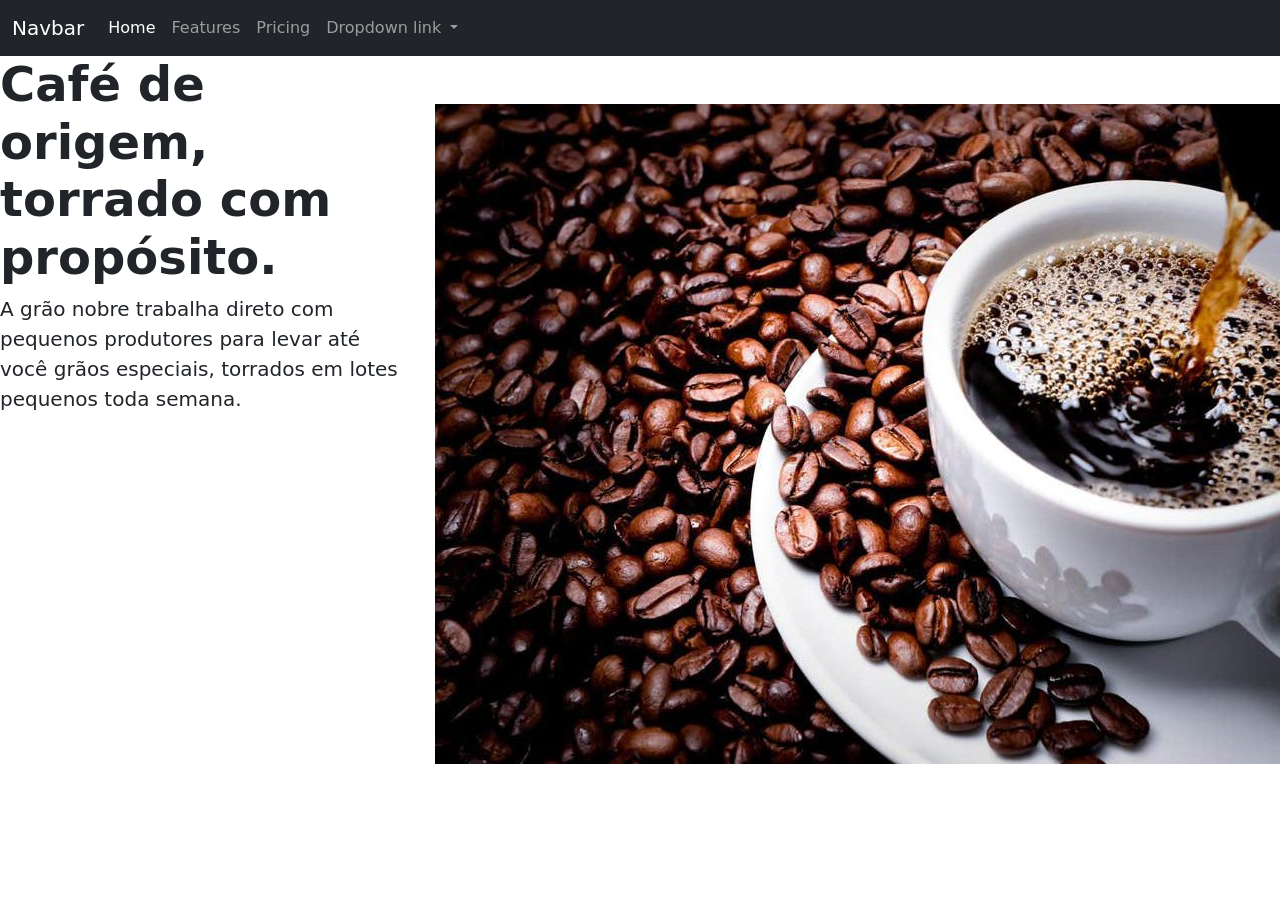
==== bootstrap-ex/index.html @ 9d4380c2 "bootstrap" ====
<!DOCTYPE html>
<html lang="en">

<head>
    <meta charset="UTF-8">
    <meta name="viewport" content="width=device-width, initial-scale=1.0">
    <link href="https://cdn.jsdelivr.net/npm/bootstrap@5.3.8/dist/css/bootstrap.min.css" rel="stylesheet"
        integrity="sha384-sRIl4kxILFvY47J16cr9ZwB07vP4J8+LH7qKQnuqkuIAvNWLzeN8tE5YBujZqJLB" crossorigin="anonymous">
    <title>Demo Bootstrap</title>
</head>

<body>

    <nav class="navbar navbar-expand-lg bg-dark navbar-dark">
        <div class="container-fluid">
            <a class="navbar-brand" href="#">Navbar</a>
            <button class="navbar-toggler" type="button" data-bs-toggle="collapse" data-bs-target="#navbarNavDropdown"
                aria-controls="navbarNavDropdown" aria-expanded="false" aria-label="Toggle navigation">
                <span class="navbar-toggler-icon"></span>
            </button>
            <div class="collapse navbar-collapse" id="navbarNavDropdown">
                <ul class="navbar-nav">
                    <li class="nav-item">
                        <a class="nav-link active" aria-current="page" href="#">Home</a>
                    </li>
                    <li class="nav-item">
                        <a class="nav-link" href="#">Features</a>
                    </li>
                    <li class="nav-item">
                        <a class="nav-link" href="#">Pricing</a>
                    </li>
                    <li class="nav-item dropdown">
                        <a class="nav-link dropdown-toggle" href="#" role="button" data-bs-toggle="dropdown"
                            aria-expanded="false">
                            Dropdown link
                        </a>
                        <ul class="dropdown-menu">
                            <li><a class="dropdown-item" href="#">Action</a></li>
                            <li><a class="dropdown-item" href="#">Another action</a></li>
                            <li><a class="dropdown-item" href="#">Something else here</a></li>
                        </ul>
                    </li>
                </ul>
            </div>
        </div>
    </nav>
    <div class="row">
        <div class="col-md-4">
            <h1 class="display-5 fw-bold">Café de origem, torrado com propósito.</h1>
            <p class="lead">A grão nobre trabalha direto com pequenos produtores para levar até você grãos especiais,
                torrados em lotes pequenos toda semana.</p>
        </div>
        <div class="col-md-2">
            <img src=" img/cafe.jpg" alt="cafe" class="my-5">

        </div>
    </div>


    <!-- <section class="mb-5">
        <div class="row">
            <div class="col-md-4">
                <div class="bg-primary text-white rounded text-center p-3">
                    col-md-4
                </div>
            </div>
            <div class="col-md-4">
                <div class="bg-primary text-white rounded text-center p-3">
                    col-md-4
                </div>
            </div>
            <div class="col-md-4">
                <div class="bg-primary text-white rounded text-center p-3">
                    col-md-4
                </div>
            </div>
        </div>



    </section> -->
    <script src="https://cdn.jsdelivr.net/npm/bootstrap@5.3.8/dist/js/bootstrap.bundle.min.js"
        integrity="sha384-FKyoEForCGlyvwx9Hj09JcYn3nv7wiPVlz7YYwJrWVcXK/BmnVDxM+D2scQbITxI"
        crossorigin="anonymous"></script>
</body>

</html>
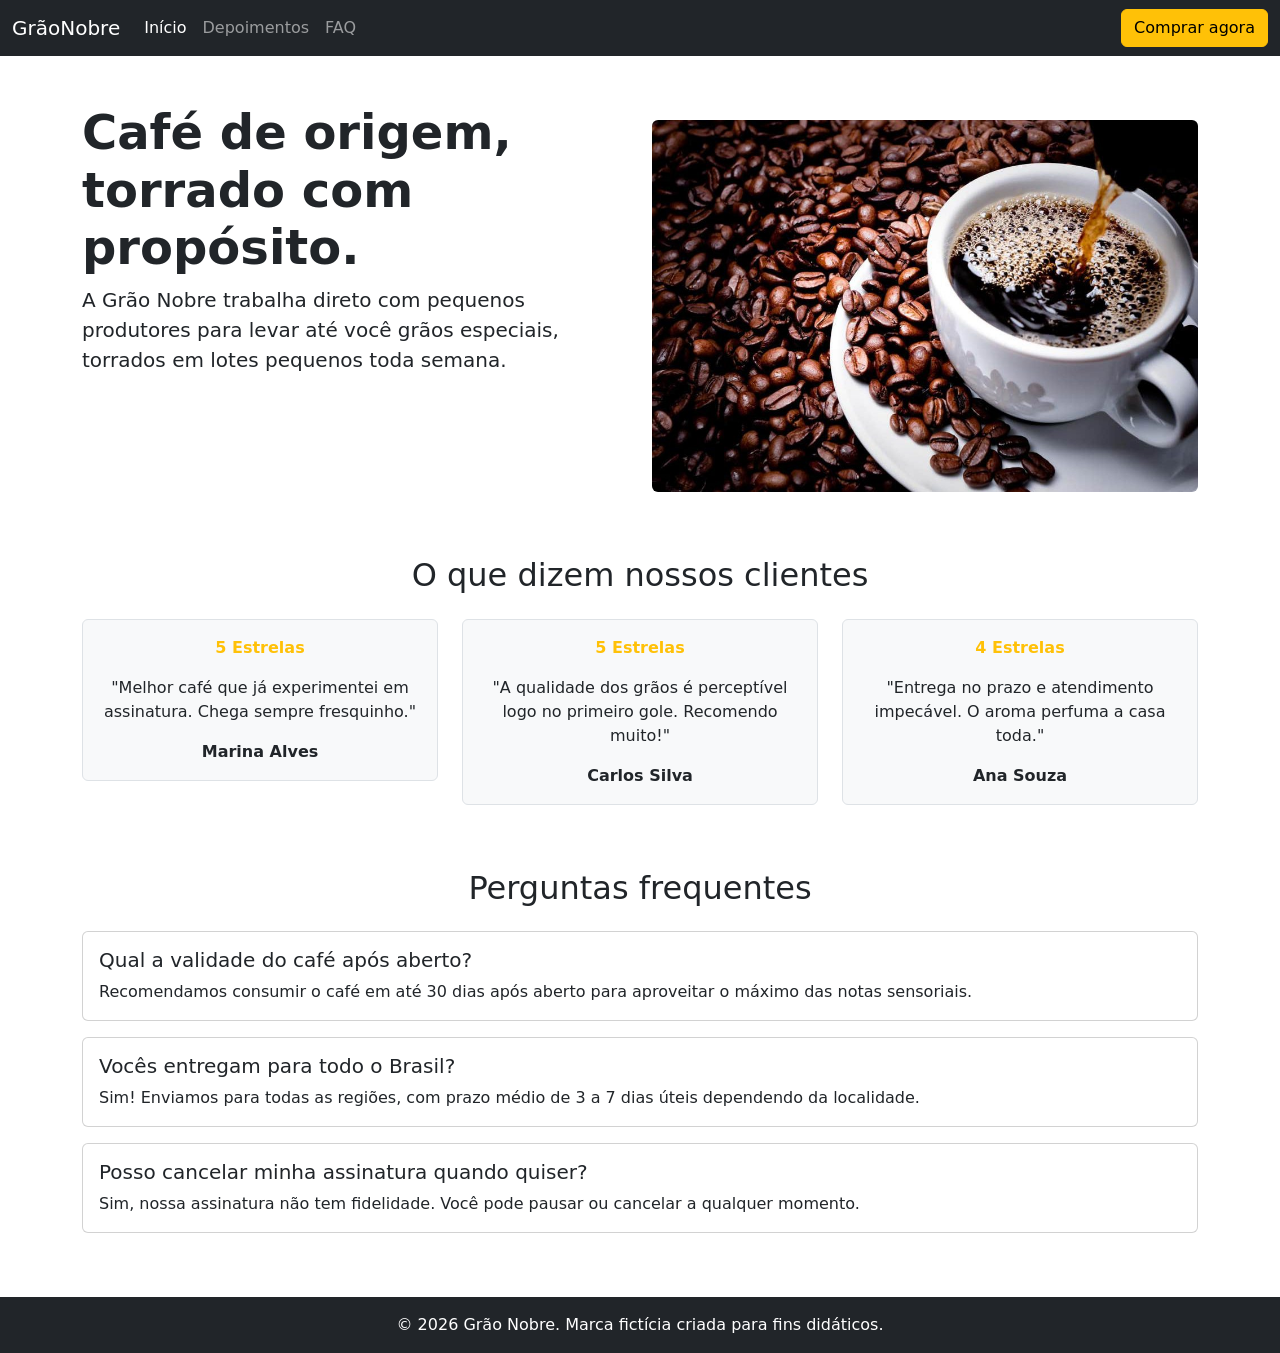
==== commit 124b9f3a: "Criacao de pagina bootstrap - atividade" ====
--- a/bootstrap-ex/index.html
+++ b/bootstrap-ex/index.html
@@ -1,19 +1,18 @@
 <!DOCTYPE html>
-<html lang="en">
+<html lang="pt-BR">
 
 <head>
     <meta charset="UTF-8">
     <meta name="viewport" content="width=device-width, initial-scale=1.0">
-    <link href="https://cdn.jsdelivr.net/npm/bootstrap@5.3.8/dist/css/bootstrap.min.css" rel="stylesheet"
-        integrity="sha384-sRIl4kxILFvY47J16cr9ZwB07vP4J8+LH7qKQnuqkuIAvNWLzeN8tE5YBujZqJLB" crossorigin="anonymous">
-    <title>Demo Bootstrap</title>
+    <link href="https://cdn.jsdelivr.net/npm/bootstrap@5.3.3/dist/css/bootstrap.min.css" rel="stylesheet">
+    <title>Grão Nobre - Iniciante</title>
 </head>
 
 <body>
 
     <nav class="navbar navbar-expand-lg bg-dark navbar-dark">
         <div class="container-fluid">
-            <a class="navbar-brand" href="#">Navbar</a>
+            <a class="navbar-brand" href="#">GrãoNobre</a>
             <button class="navbar-toggler" type="button" data-bs-toggle="collapse" data-bs-target="#navbarNavDropdown"
                 aria-controls="navbarNavDropdown" aria-expanded="false" aria-label="Toggle navigation">
                 <span class="navbar-toggler-icon"></span>
@@ -21,65 +20,128 @@
             <div class="collapse navbar-collapse" id="navbarNavDropdown">
                 <ul class="navbar-nav">
                     <li class="nav-item">
-                        <a class="nav-link active" aria-current="page" href="#">Home</a>
+                        <a class="nav-link active" aria-current="page" href="#">Início</a>
                     </li>
                     <li class="nav-item">
-                        <a class="nav-link" href="#">Features</a>
+                        <a class="nav-link" href="#">Depoimentos</a>
                     </li>
                     <li class="nav-item">
-                        <a class="nav-link" href="#">Pricing</a>
-                    </li>
-                    <li class="nav-item dropdown">
-                        <a class="nav-link dropdown-toggle" href="#" role="button" data-bs-toggle="dropdown"
-                            aria-expanded="false">
-                            Dropdown link
-                        </a>
-                        <ul class="dropdown-menu">
-                            <li><a class="dropdown-item" href="#">Action</a></li>
-                            <li><a class="dropdown-item" href="#">Another action</a></li>
-                            <li><a class="dropdown-item" href="#">Something else here</a></li>
-                        </ul>
+                        <a class="nav-link" href="#">FAQ</a>
                     </li>
                 </ul>
             </div>
+            <button class="btn btn-warning" data-bs-toggle="modal" data-bs-target="#modalPedido">Comprar agora</button>
         </div>
+
     </nav>
-    <div class="row">
-        <div class="col-md-4">
-            <h1 class="display-5 fw-bold">Café de origem, torrado com propósito.</h1>
-            <p class="lead">A grão nobre trabalha direto com pequenos produtores para levar até você grãos especiais,
-                torrados em lotes pequenos toda semana.</p>
-        </div>
-        <div class="col-md-2">
-            <img src=" img/cafe.jpg" alt="cafe" class="my-5">
 
+    <div class="container mt-5">
+        <div class="row">
+            <div class="col-md-6">
+                <h1 class="display-5 fw-bold">Café de origem, torrado com propósito.</h1>
+                <p class="lead">A Grão Nobre trabalha direto com pequenos produtores para levar até você grãos especiais,
+                    torrados em lotes pequenos toda semana.</p>
+            </div>
+            <div class="col-md-6">
+                <img src="img/cafe.jpg" alt="cafe" class="img-fluid rounded my-3">
+            </div>
         </div>
     </div>
 
-
-    <!-- <section class="mb-5">
+    <div class="container mt-5 mb-5">
+        <h2 class="text-center mb-4">O que dizem nossos clientes</h2>
         <div class="row">
             <div class="col-md-4">
-                <div class="bg-primary text-white rounded text-center p-3">
-                    col-md-4
+                <div class="bg-light border rounded text-center p-3 mb-3">
+                    <p class="text-warning fw-bold">5 Estrelas</p>
+                    <p>"Melhor café que já experimentei em assinatura. Chega sempre fresquinho."</p>
+                    <b>Marina Alves</b>
                 </div>
             </div>
             <div class="col-md-4">
-                <div class="bg-primary text-white rounded text-center p-3">
-                    col-md-4
+                <div class="bg-light border rounded text-center p-3 mb-3">
+                    <p class="text-warning fw-bold">5 Estrelas</p>
+                    <p>"A qualidade dos grãos é perceptível logo no primeiro gole. Recomendo muito!"</p>
+                    <b>Carlos Silva</b>
                 </div>
             </div>
             <div class="col-md-4">
-                <div class="bg-primary text-white rounded text-center p-3">
-                    col-md-4
+                <div class="bg-light border rounded text-center p-3 mb-3">
+                    <p class="text-warning fw-bold">4 Estrelas</p>
+                    <p>"Entrega no prazo e atendimento impecável. O aroma perfuma a casa toda."</p>
+                    <b>Ana Souza</b>
                 </div>
             </div>
         </div>
+    </div>
 
+    <div class="container mb-5">
+        <h2 class="text-center mb-4">Perguntas frequentes</h2>
+        <div class="row">
+            <div class="col-md-12">
+                <div class="card mb-3">
+                    <div class="card-body">
+                        <h5 class="card-title">Qual a validade do café após aberto?</h5>
+                        <p class="card-text">Recomendamos consumir o café em até 30 dias após aberto para aproveitar o máximo das notas sensoriais.</p>
+                    </div>
+                </div>
+                
+                <div class="card mb-3">
+                    <div class="card-body">
+                        <h5 class="card-title">Vocês entregam para todo o Brasil?</h5>
+                        <p class="card-text">Sim! Enviamos para todas as regiões, com prazo médio de 3 a 7 dias úteis dependendo da localidade.</p>
+                    </div>
+                </div>
 
+                <div class="card mb-3">
+                    <div class="card-body">
+                        <h5 class="card-title">Posso cancelar minha assinatura quando quiser?</h5>
+                        <p class="card-text">Sim, nossa assinatura não tem fidelidade. Você pode pausar ou cancelar a qualquer momento.</p>
+                    </div>
+                </div>
+            </div>
+        </div>
+    </div>
 
-    </section> -->
-    <script src="https://cdn.jsdelivr.net/npm/bootstrap@5.3.8/dist/js/bootstrap.bundle.min.js"
+    <footer class="bg-dark text-white text-center p-3 mt-5">
+        <p class="mb-0">&copy; 2026 Grão Nobre. Marca fictícia criada para fins didáticos.</p>
+    </footer>
+
+       <div class="modal fade" id="modalPedido" tabindex="-1" aria-labelledby="modalPedidoLabel" aria-hidden="true">
+        <div class="modal-dialog">
+            <div class="modal-content">
+                <div class="modal-header border-bottom-0">
+                    <h5 class="modal-title" id="modalPedidoLabel">Faça seu pedido:</h5>
+                    <button type="button" class="btn-close" data-bs-dismiss="modal" aria-label="Fechar"></button>
+                </div>
+                <div class="modal-body border-bottom">
+                    <div class="form-check mb-3">
+                        <input class="form-check-input" type="checkbox" value="" id="checkKit">
+                        <label class="form-check-label" for="checkKit">
+                            Kit de degustação
+                        </label>
+                    </div>
+                    <div class="form-check mb-3">
+                        <input class="form-check-input" type="checkbox" value="" id="checkUmPacote">
+                        <label class="form-check-label" for="checkUmPacote">
+                            1 pacote de 250g
+                        </label>
+                    </div>
+                    <div class="form-check mb-3">
+                        <input class="form-check-input" type="checkbox" value="" id="checkCincoPacotes">
+                        <label class="form-check-label" for="checkCincoPacotes">
+                            5 pacotes de 250g
+                        </label>
+                    </div>
+                </div>
+                <div class="modal-footer border-top-0">
+                    <button type="button" class="btn btn-primary">Ir para o carrinho</button>
+                </div>
+            </div>
+        </div>
+    </div>
+
+        <script src="https://cdn.jsdelivr.net/npm/bootstrap@5.3.8/dist/js/bootstrap.bundle.min.js"
         integrity="sha384-FKyoEForCGlyvwx9Hj09JcYn3nv7wiPVlz7YYwJrWVcXK/BmnVDxM+D2scQbITxI"
         crossorigin="anonymous"></script>
 </body>
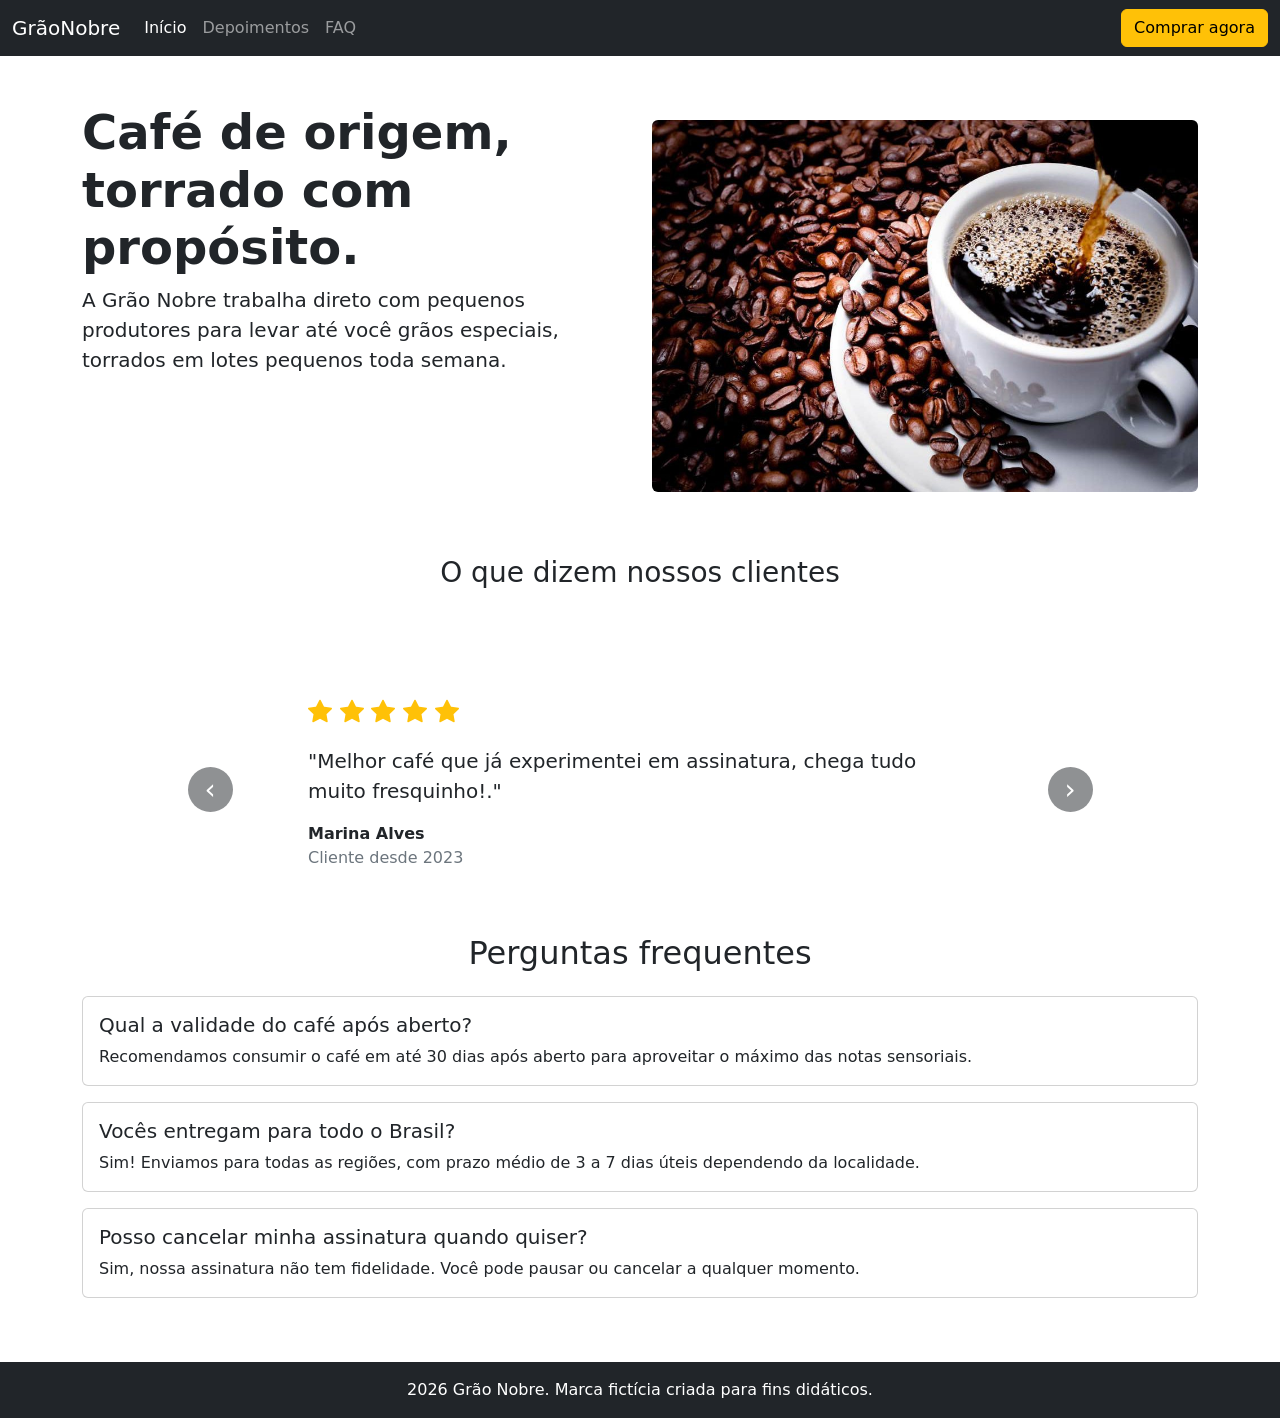
==== commit da3942e1: "Finalização de bootstrap" ====
--- a/bootstrap-ex/index.html
+++ b/bootstrap-ex/index.html
@@ -5,7 +5,8 @@
     <meta charset="UTF-8">
     <meta name="viewport" content="width=device-width, initial-scale=1.0">
     <link href="https://cdn.jsdelivr.net/npm/bootstrap@5.3.3/dist/css/bootstrap.min.css" rel="stylesheet">
-    <title>Grão Nobre - Iniciante</title>
+    <link href="https://cdn.jsdelivr.net/npm/bootstrap-icons@1.11.3/font/bootstrap-icons.min.css" rel="stylesheet" />
+    <title>Grão Nobre - Desenvolvido</title>
 </head>
 
 <body>
@@ -39,7 +40,8 @@
         <div class="row">
             <div class="col-md-6">
                 <h1 class="display-5 fw-bold">Café de origem, torrado com propósito.</h1>
-                <p class="lead">A Grão Nobre trabalha direto com pequenos produtores para levar até você grãos especiais,
+                <p class="lead">A Grão Nobre trabalha direto com pequenos produtores para levar até você grãos
+                    especiais,
                     torrados em lotes pequenos toda semana.</p>
             </div>
             <div class="col-md-6">
@@ -48,31 +50,87 @@
         </div>
     </div>
 
-    <div class="container mt-5 mb-5">
-        <h2 class="text-center mb-4">O que dizem nossos clientes</h2>
-        <div class="row">
-            <div class="col-md-4">
-                <div class="bg-light border rounded text-center p-3 mb-3">
-                    <p class="text-warning fw-bold">5 Estrelas</p>
-                    <p>"Melhor café que já experimentei em assinatura. Chega sempre fresquinho."</p>
-                    <b>Marina Alves</b>
-                </div>
-            </div>
-            <div class="col-md-4">
-                <div class="bg-light border rounded text-center p-3 mb-3">
-                    <p class="text-warning fw-bold">5 Estrelas</p>
-                    <p>"A qualidade dos grãos é perceptível logo no primeiro gole. Recomendo muito!"</p>
-                    <b>Carlos Silva</b>
-                </div>
-            </div>
-            <div class="col-md-4">
-                <div class="bg-light border rounded text-center p-3 mb-3">
-                    <p class="text-warning fw-bold">4 Estrelas</p>
-                    <p>"Entrega no prazo e atendimento impecável. O aroma perfuma a casa toda."</p>
-                    <b>Ana Souza</b>
-                </div>
-            </div>
-        </div>
+    <div class="container my-5">
+        <div class="row justify-content-center">
+            <div class="col-lg-8 text-center">
+                <h3>O que dizem nossos clientes</h3>
+            </div>
+        </div>
+    </div>
+
+    <div id="depoimentoscarrossel" class="carousel slide carousel-dark mx-auto" data-bs-interval="false"
+        style="max-width: 760px;">
+        <div class="carousel-inner">
+            <div class="carousel-item active">
+                <div class="p-5">
+                    <p class="text-warning fs-4">
+                        <i class="bi bi-star-fill"></i>
+                        <i class="bi bi-star-fill"></i>
+                        <i class="bi bi-star-fill"></i>
+                        <i class="bi bi-star-fill"></i>
+                        <i class="bi bi-star-fill"></i>
+                    </p>
+
+                    <p class="fs-5">
+                        "Melhor café que já experimentei em assinatura, chega tudo muito fresquinho!."
+                    </p>
+
+                    <strong>Marina Alves</strong>
+
+                    <p class="text-secondary">Cliente desde 2023</p>
+                </div>
+            </div>
+
+            <div class="carousel-item">
+                <div class="p-5">
+                    <p class="text-warning fs-4">
+                        <i class="bi bi-star-fill"></i>
+                        <i class="bi bi-star-fill"></i>
+                        <i class="bi bi-star-fill"></i>
+                        <i class="bi bi-star-fill"></i>
+                        <i class="bi bi-star-fill"></i>
+                    </p>
+
+                    <p class="fs-5">
+                        "Entrega rápida e sabor excelente. Vale muito a pena!!!"
+                    </p>
+
+                    <strong>Carlos E.</strong>
+
+                    <p class="text-secondary">Cliente desde 2024</p>
+                </div>
+            </div>
+
+            <div class="carousel-item">
+                <div class="p-5">
+                    <p class="text-warning fs-4">
+                        <i class="bi bi-star-fill"></i>
+                        <i class="bi bi-star-fill"></i>
+                        <i class="bi bi-star-fill"></i>
+                        <i class="bi bi-star-fill"></i>
+                        <i class="bi bi-star-fill"></i>
+                    </p>
+
+                    <p class="fs-5">"Os grãos são muito bons e o café fica ótimo em casa."</p>
+
+                    <strong>Lucas F.</strong>
+
+                    <p class="text-secondary">Cliente desde 2025</p>
+                </div>
+            </div>
+        </div>
+
+        <button class="carousel-control-prev" type="button" data-bs-target="#depoimentoscarrossel" data-bs-slide="prev"
+            aria-label="Avaliação anterior" style="left: -80px; width: 60px;">
+            <span class="rounded-circle bg-dark text-white d-flex align-items-center justify-content-center fs-3"
+                style="width: 45px; height: 45px" aria-hidden="true">‹</span>
+        </button>
+
+        <button class="carousel-control-next" type="button" data-bs-target="#depoimentoscarrossel" data-bs-slide="next"
+            aria-label="Próxima avaliação" style="right: -80px; width: 60px;">
+            <span class="rounded-circle bg-dark text-white d-flex align-items-center justify-content-center fs-3"
+                style="width: 45px; height: 45px" aria-hidden="true">›</span>
+        </button>
     </div>
 
     <div class="container mb-5">
@@ -82,21 +140,24 @@
                 <div class="card mb-3">
                     <div class="card-body">
                         <h5 class="card-title">Qual a validade do café após aberto?</h5>
-                        <p class="card-text">Recomendamos consumir o café em até 30 dias após aberto para aproveitar o máximo das notas sensoriais.</p>
-                    </div>
-                </div>
-                
+                        <p class="card-text">Recomendamos consumir o café em até 30 dias após aberto para aproveitar o
+                            máximo das notas sensoriais.</p>
+                    </div>
+                </div>
+
                 <div class="card mb-3">
                     <div class="card-body">
                         <h5 class="card-title">Vocês entregam para todo o Brasil?</h5>
-                        <p class="card-text">Sim! Enviamos para todas as regiões, com prazo médio de 3 a 7 dias úteis dependendo da localidade.</p>
+                        <p class="card-text">Sim! Enviamos para todas as regiões, com prazo médio de 3 a 7 dias úteis
+                            dependendo da localidade.</p>
                     </div>
                 </div>
 
                 <div class="card mb-3">
                     <div class="card-body">
                         <h5 class="card-title">Posso cancelar minha assinatura quando quiser?</h5>
-                        <p class="card-text">Sim, nossa assinatura não tem fidelidade. Você pode pausar ou cancelar a qualquer momento.</p>
+                        <p class="card-text">Sim, nossa assinatura não tem fidelidade. Você pode pausar ou cancelar a
+                            qualquer momento.</p>
                     </div>
                 </div>
             </div>
@@ -104,10 +165,10 @@
     </div>
 
     <footer class="bg-dark text-white text-center p-3 mt-5">
-        <p class="mb-0">&copy; 2026 Grão Nobre. Marca fictícia criada para fins didáticos.</p>
+        <p class="mb-0">2026 Grão Nobre. Marca fictícia criada para fins didáticos.</p>
     </footer>
 
-       <div class="modal fade" id="modalPedido" tabindex="-1" aria-labelledby="modalPedidoLabel" aria-hidden="true">
+    <div class="modal fade" id="modalPedido" tabindex="-1" aria-labelledby="modalPedidoLabel" aria-hidden="true">
         <div class="modal-dialog">
             <div class="modal-content">
                 <div class="modal-header border-bottom-0">
@@ -141,7 +202,7 @@
         </div>
     </div>
 
-        <script src="https://cdn.jsdelivr.net/npm/bootstrap@5.3.8/dist/js/bootstrap.bundle.min.js"
+    <script src="https://cdn.jsdelivr.net/npm/bootstrap@5.3.8/dist/js/bootstrap.bundle.min.js"
         integrity="sha384-FKyoEForCGlyvwx9Hj09JcYn3nv7wiPVlz7YYwJrWVcXK/BmnVDxM+D2scQbITxI"
         crossorigin="anonymous"></script>
 </body>
